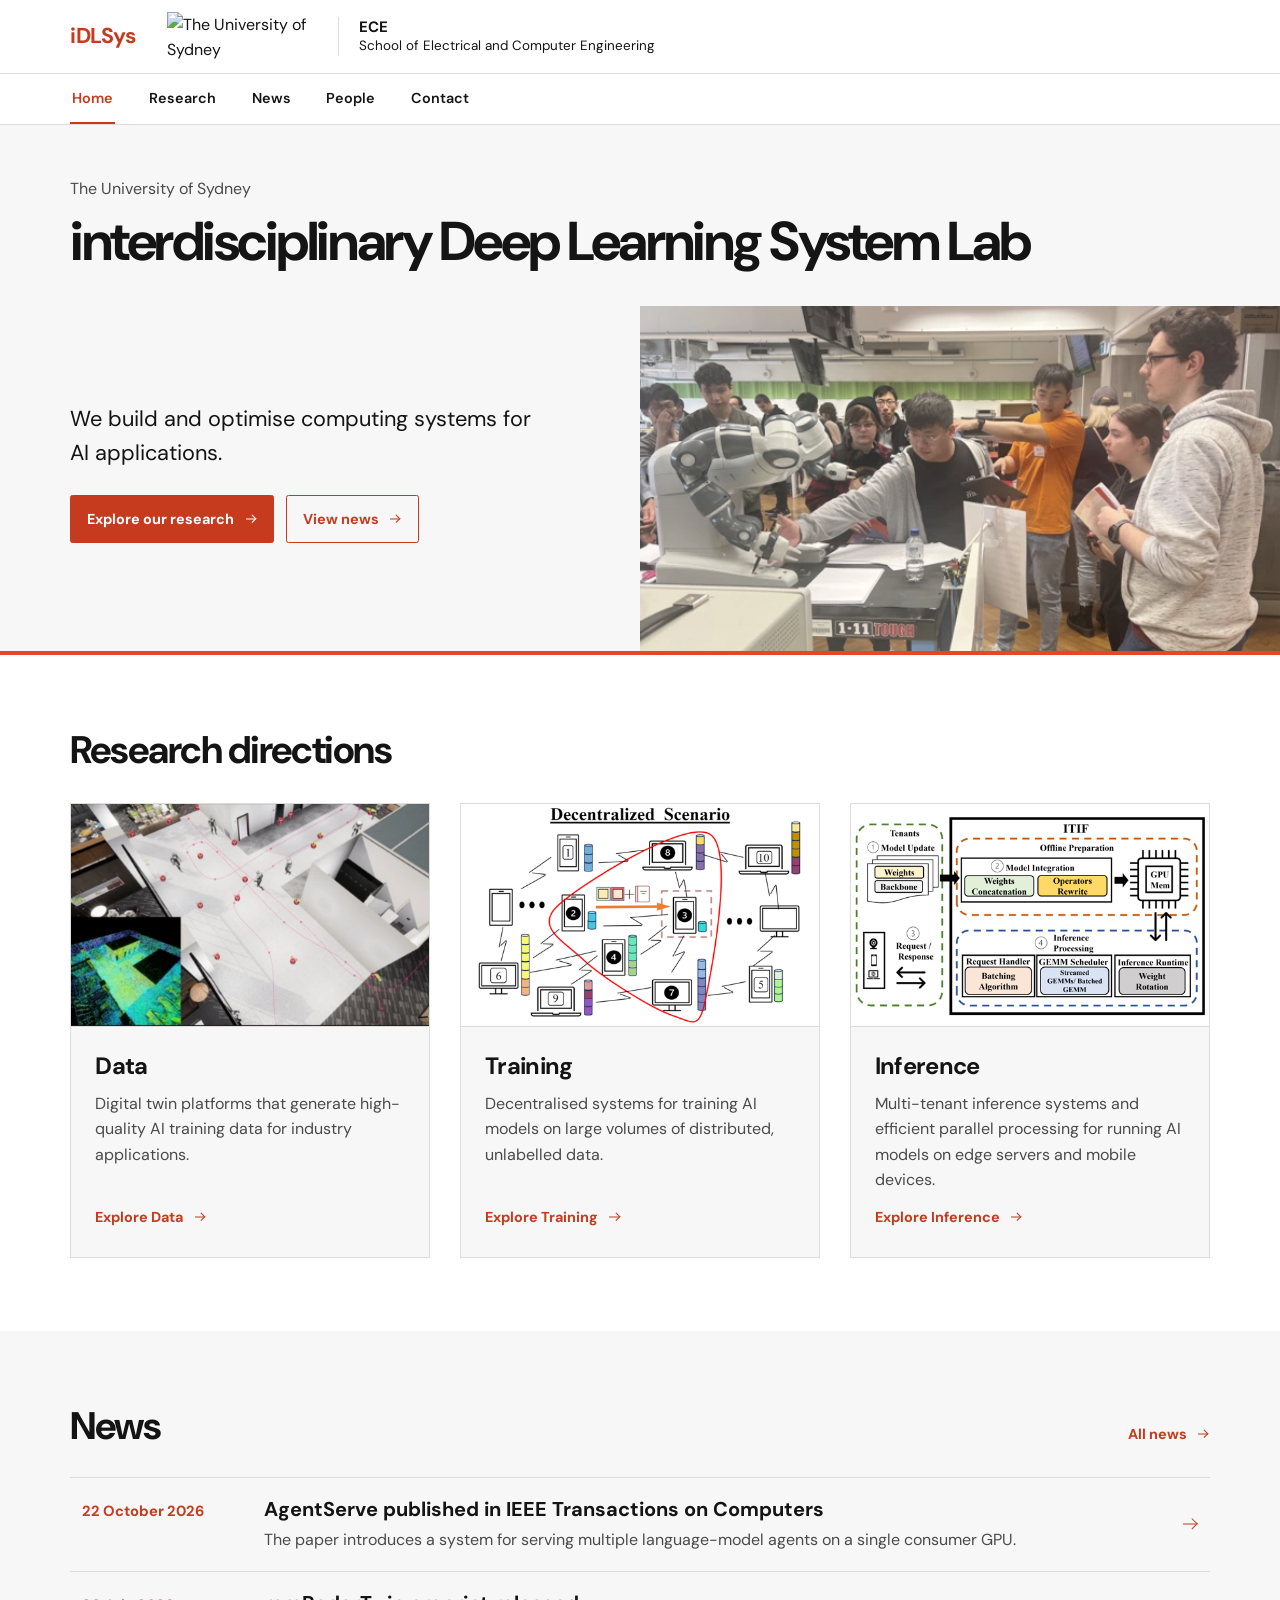
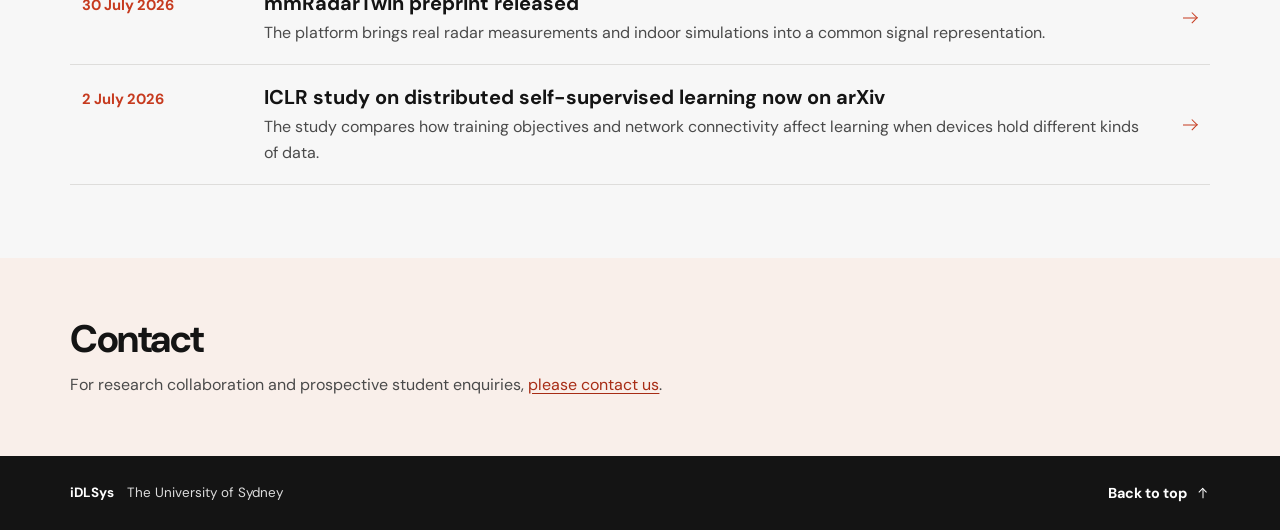
==== index.html @ 6813e25c "Import iDLSys research website" ====
<!doctype html>
<html lang="en-AU">
<head>
  <meta charset="utf-8">
  <meta name="viewport" content="width=device-width, initial-scale=1">
  <meta name="description" content="iDLSys, the interdisciplinary Deep Learning System Lab at the University of Sydney, builds computing systems for AI data, training and inference.">
  <meta name="theme-color" content="#ffffff">
  <title>iDLSys | interdisciplinary Deep Learning System Lab</title>
  <link rel="icon" href="assets/mark.png" type="image/png">
  <link rel="preconnect" href="https://fonts.googleapis.com">
  <link rel="preconnect" href="https://fonts.gstatic.com" crossorigin>
  <link href="https://fonts.googleapis.com/css2?family=DM+Sans:wght@400;600;700&amp;display=swap" rel="stylesheet">
  <link rel="stylesheet" href="styles.css">
  <script defer src="site.js"></script>
</head>
<body id="top">
  <a class="skip-link" href="#main">Skip to content</a>

  <header class="site-header">
    <div class="wrap header-inner">
      <a class="brand" href="./">iDLSys</a>
      <div class="header-brands">
        <a class="university-brand" href="https://www.sydney.edu.au/">
          <img src="https://wptheme.sydney.edu.au/assets/img/UoS_logo.svg" alt="The University of Sydney" width="233" height="80" referrerpolicy="no-referrer">
        </a>
        <a class="school-brand" href="https://www.sydney.edu.au/engineering/schools/school-of-electrical-and-computer-engineering.html">
          <strong>ECE</strong>
          <span>School of Electrical and Computer Engineering</span>
        </a>
      </div>
      <button class="menu-toggle" type="button" aria-expanded="false" aria-controls="site-nav">
        <span class="menu-icon" aria-hidden="true"></span>
        <span>Menu</span>
      </button>
    </div>
    <nav class="site-nav" id="site-nav" aria-label="Main navigation">
      <div class="wrap nav-inner">
        <a href="./" aria-current="page">Home</a>
        <a href="research/">Research</a>
        <a href="news/">News</a>
        <a href="people/">People</a>
        <a href="contact/">Contact</a>
      </div>
    </nav>
  </header>

  <main id="main">
    <section class="hero" aria-labelledby="hero-title">
      <div class="wrap hero-heading">
        <p class="affiliation">The University of Sydney</p>
        <h1 id="hero-title">interdisciplinary Deep Learning System Lab</h1>
      </div>
      <div class="hero-split">
        <div class="hero-copy">
          <p class="hero-intro">We build and optimise computing systems for AI applications.</p>
          <div class="hero-actions">
            <a class="button" href="research/">Explore our research <span class="arrow" aria-hidden="true"></span></a>
            <a class="button button-outline" href="news/">View news <span class="arrow arrow-right" aria-hidden="true"></span></a>
          </div>
        </div>
        <figure class="hero-figure">
          <img src="assets/robotics-demonstration.webp" alt="A group watches a hands-on demonstration with a robotic arm in a laboratory." width="626" height="361" fetchpriority="high">
        </figure>
      </div>
    </section>

    <section class="section research-section" id="research" aria-labelledby="research-title">
      <div class="wrap">
        <h2 id="research-title">Research directions</h2>
        <div class="research-grid">
          <article class="theme" id="data">
            <a class="theme-link" href="research/data/" aria-labelledby="data-title" aria-describedby="data-summary">
              <figure class="theme-image theme-image-data">
                <img src="assets/research-data.webp" alt="Simulated indoor environment with a coloured point cloud inset." width="509" height="288" loading="lazy" decoding="async">
              </figure>
              <div class="theme-content">
                <h3 id="data-title">Data</h3>
                <p id="data-summary">Digital twin platforms that generate high-quality AI training data for industry applications.</p>
                <span class="text-link">Explore Data <span class="arrow" aria-hidden="true"></span></span>
              </div>
            </a>
          </article>
          <article class="theme" id="training">
            <a class="theme-link" href="research/training/" aria-labelledby="training-title" aria-describedby="training-summary">
              <figure class="theme-image">
                <img src="assets/research-training.webp" alt="Connected devices training models on separate local datasets in a decentralised network." width="509" height="339" loading="lazy" decoding="async">
              </figure>
              <div class="theme-content">
                <h3 id="training-title">Training</h3>
                <p id="training-summary">Decentralised systems for training AI models on large volumes of distributed, unlabelled data.</p>
                <span class="text-link">Explore Training <span class="arrow" aria-hidden="true"></span></span>
              </div>
            </a>
          </article>
          <article class="theme" id="inference">
            <a class="theme-link" href="research/inference/" aria-labelledby="inference-title" aria-describedby="inference-summary">
              <figure class="theme-image">
                <img src="assets/research-inference.webp" alt="ITIF architecture showing how tenant models are integrated and inference requests are scheduled on a GPU." width="561" height="330" loading="lazy" decoding="async">
              </figure>
              <div class="theme-content">
                <h3 id="inference-title">Inference</h3>
                <p id="inference-summary">Multi-tenant inference systems and efficient parallel processing for running AI models on edge servers and mobile devices.</p>
                <span class="text-link">Explore Inference <span class="arrow" aria-hidden="true"></span></span>
              </div>
            </a>
          </article>
        </div>
      </div>
    </section>

    <section class="section news-section" id="news" aria-labelledby="news-title">
      <div class="wrap">
        <div class="news-heading">
          <h2 id="news-title">News</h2>
          <a class="text-link" href="news/">All news <span class="arrow" aria-hidden="true"></span></a>
        </div>
        <ul class="news-list">
          <li>
            <a class="news-item" href="research/inference/#agentserve">
              <time datetime="2026-10-22">22 October 2026</time>
              <div>
                <h3>AgentServe published in IEEE Transactions on Computers</h3>
                <p>The paper introduces a system for serving multiple language-model agents on a single consumer GPU.</p>
              </div>
              <span class="arrow" aria-hidden="true"></span>
            </a>
          </li>
          <li>
            <a class="news-item" href="research/data/#mmradartwin">
              <time datetime="2026-07-30">30 July 2026</time>
              <div>
                <h3>mmRadarTwin preprint released</h3>
                <p>The platform brings real radar measurements and indoor simulations into a common signal representation.</p>
              </div>
              <span class="arrow" aria-hidden="true"></span>
            </a>
          </li>
          <li>
            <a class="news-item" href="research/training/#robustness">
              <time datetime="2026-07-02">2 July 2026</time>
              <div>
                <h3>ICLR study on distributed self-supervised learning now on arXiv</h3>
                <p>The study compares how training objectives and network connectivity affect learning when devices hold different kinds of data.</p>
              </div>
              <span class="arrow" aria-hidden="true"></span>
            </a>
          </li>
        </ul>
      </div>
    </section>

    <section class="contact-section" id="contact" aria-labelledby="contact-title">
      <div class="wrap contact-inner">
        <h2 id="contact-title">Contact</h2>
        <p>For research collaboration and prospective student enquiries, <a href="contact/">please contact us</a>.</p>
      </div>
    </section>
  </main>

  <footer class="site-footer">
    <div class="wrap footer-inner">
      <p>iDLSys <span class="footer-university">The University of Sydney</span></p>
      <a class="text-link" href="#top">Back to top <span class="arrow arrow-up" aria-hidden="true"></span></a>
    </div>
  </footer>
</body>
</html>
---- styles.css ----
:root {
  color-scheme: light;
  --paper: #fff;
  --ink: #141414;
  --muted: #4a4a4a;
  --ochre: #c63a1e;
  --ochre-hover: #a72c15;
  --ochre-rule: #e64626;
  --line: #dedddb;
  --surface: #f7f7f7;
  --warm-surface: #f9efea;
  --content-max: 75rem;
  --gutter: clamp(1.25rem, 5.5vw, 4.5rem);
  font-family: "DM Sans", system-ui, -apple-system, BlinkMacSystemFont, sans-serif;
  scroll-behavior: smooth;
  scroll-padding-top: 8.65rem;
}

* { box-sizing: border-box; }

body {
  margin: 0;
  min-height: 100vh;
  display: flex;
  flex-direction: column;
  background: var(--paper);
  color: var(--ink);
  font-size: 1rem;
  line-height: 1.6;
}

main { flex: 1; }

h1, h2, h3, p, figure { margin: 0; }
h1, h2 { font-weight: 700; }
h2 { font-size: clamp(1.9rem, 3vw, 2.75rem); line-height: 1.15; letter-spacing: -.04em; }
h3 { line-height: 1.32; }
a { color: inherit; text-decoration: none; }
img { display: block; max-width: 100%; }
button { font: inherit; }

:focus-visible {
  outline: 2px solid var(--ochre);
  outline-offset: 4px;
}

::selection { color: var(--ink); background: #f5d1c4; }

.wrap {
  width: min(100% - 2 * var(--gutter), var(--content-max));
  margin-inline: auto;
}

.skip-link {
  position: fixed;
  top: .75rem;
  left: .75rem;
  z-index: 10;
  padding: .65rem 1rem;
  transform: translateY(-150%);
  color: white;
  background: var(--ochre);
  border-radius: .15rem;
}

.skip-link:focus { transform: none; }

.site-header {
  position: sticky;
  top: 0;
  z-index: 5;
  border-bottom: 1px solid var(--line);
  background: var(--paper);
}

.header-inner {
  min-height: 4.55rem;
  display: flex;
  align-items: center;
  gap: clamp(1rem, 2.5vw, 2rem);
}

.header-brands {
  display: flex;
  align-items: center;
  gap: clamp(1rem, 2.1vw, 1.7rem);
  min-width: 0;
}

.university-brand, .brand {
  display: inline-flex;
  align-items: center;
  flex-shrink: 0;
  min-height: 2.75rem;
}

.university-brand img { width: 9rem; height: auto; }

.school-brand {
  display: flex;
  flex-direction: column;
  justify-content: center;
  min-height: 2.4rem;
  padding-inline-start: clamp(.75rem, 1.6vw, 1.25rem);
  border-inline-start: 1px solid var(--line);
  font-size: .84rem;
  line-height: 1.3;
}

.school-brand strong { font-size: .94rem; }
.school-brand:hover { color: var(--ochre); }

.brand {
  color: var(--ochre);
  font-size: 1.35rem;
  font-weight: 700;
  letter-spacing: -.025em;
  white-space: nowrap;
}

.site-nav {
  border-top: 1px solid var(--line);
  font-size: .9rem;
  font-weight: 600;
}

.nav-inner {
  display: flex;
  align-items: center;
  gap: clamp(1.25rem, 2.55vw, 2.55rem);
}

.site-nav a {
  display: inline-flex;
  align-items: center;
  min-height: 3.15rem;
  padding-inline: .1rem;
  transition: color 160ms ease;
}

.site-nav a:hover, .site-nav a[aria-current] {
  color: var(--ochre);
  box-shadow: inset 0 -2px var(--ochre);
}

.menu-toggle { display: none; }

.hero {
  background: var(--surface);
  border-bottom: .3rem solid var(--ochre-rule);
}

.hero-heading {
  container-type: inline-size;
  padding-block: clamp(2.4rem, 4vw, 3.6rem) clamp(1.6rem, 2.6vw, 2.5rem);
}

.hero-split {
  display: grid;
  grid-template-columns: repeat(2, minmax(0, 1fr));
}

.hero-copy {
  justify-self: end;
  align-self: center;
  width: min(100% - var(--gutter), var(--content-max) / 2);
  padding: 1.25rem clamp(1.5rem, 4vw, 3.5rem) 2rem 0;
}

.affiliation {
  margin-bottom: .65rem;
  color: var(--muted);
}

.hero h1 {
  font-size: min(3.65rem, 4.1vw);
  font-size: min(3.65rem, 4.8cqi);
  line-height: 1.1;
  letter-spacing: -.045em;
  white-space: nowrap;
}

.hero-intro {
  max-width: 30rem;
  font-size: clamp(1.05rem, 1.7vw, 1.4rem);
  line-height: 1.55;
}

.hero-actions {
  display: flex;
  align-items: center;
  flex-wrap: wrap;
  gap: .75rem;
  margin-top: 1.6rem;
}

.button, .text-link {
  display: inline-flex;
  align-items: center;
  gap: .65rem;
  width: fit-content;
  font-size: .9rem;
  font-weight: 700;
}

.button {
  min-height: 3rem;
  padding: .55rem 1rem;
  border: 1px solid var(--ochre);
  border-radius: .15rem;
  background: var(--ochre);
  color: #fff;
  transition: background-color 160ms ease, border-color 160ms ease;
}

.button:hover { background: var(--ochre-hover); border-color: var(--ochre-hover); }

.button-outline {
  background: transparent;
  color: var(--ochre);
}

.button-outline:hover { background: var(--warm-surface); color: var(--ochre-hover); }

.text-link {
  min-height: 2rem;
  color: var(--ochre);
  text-underline-offset: .23em;
  text-decoration-thickness: 1px;
}

.text-link:hover { text-decoration-line: underline; }

.arrow {
  position: relative;
  display: inline-block;
  flex: 0 0 auto;
  width: .85em;
  height: .85em;
}

.arrow::before, .arrow::after {
  content: "";
  position: absolute;
  top: 50%;
}

.arrow::before {
  left: .05em;
  right: .13em;
  border-top: 1.45px solid currentColor;
  transform: translateY(-50%);
}

.arrow::after {
  right: .12em;
  width: .38em;
  height: .38em;
  border-top: 1.45px solid currentColor;
  border-right: 1.45px solid currentColor;
  transform: translateY(-50%) rotate(45deg);
}

.arrow-up-right { rotate: -45deg; }
.arrow-up { rotate: -90deg; }

.hero-figure {
  position: relative;
  min-height: clamp(18.5rem, 27vw, 26rem);
  overflow: hidden;
  background: #eae8e4;
}

.hero-figure img {
  position: absolute;
  /* The 626 × 361 source has a dark frame around the 594 × 329 photo area. */
  top: calc(-100% * 12 / 329);
  left: calc(-100% * 12 / 594);
  width: calc(100% * 626 / 594);
  max-width: none;
  height: calc(100% * 361 / 329);
  object-fit: cover;
  object-position: 44% 47%;
  filter: saturate(.79) contrast(.92) brightness(1.045) blur(.4px);
}

.hero-figure::after {
  content: "";
  position: absolute;
  inset: 0;
  background: linear-gradient(130deg, #fffaf111, transparent 65%);
  pointer-events: none;
}

.section { padding-block: clamp(3.35rem, 5.7vw, 5.25rem); }

.research-grid {
  display: grid;
  grid-template-columns: repeat(3, minmax(0, 1fr));
  gap: clamp(1rem, 2.35vw, 1.9rem);
  margin-top: 1.9rem;
}

.research-overview .research-grid { margin-top: 0; }

.theme {
  display: flex;
  flex-direction: column;
  border: 1px solid var(--line);
  background: var(--surface);
}

.theme-link {
  display: flex;
  flex: 1;
  flex-direction: column;
}

.theme-link:hover :is(h2, h3) { color: var(--ochre); }
.theme-link:hover .text-link { text-decoration-line: underline; }

.theme-content {
  display: flex;
  flex: 1;
  flex-direction: column;
  align-items: flex-start;
  padding: clamp(1rem, 2vw, 1.5rem);
}

.theme :is(h2, h3) {
  margin-bottom: .5rem;
  font-size: clamp(1.2rem, 1.85vw, 1.48rem);
  font-weight: 700;
  line-height: 1.32;
  letter-spacing: -.03em;
}

.theme-image {
  width: 100%;
  aspect-ratio: 16 / 10;
  overflow: hidden;
  border-bottom: 1px solid var(--line);
  background: var(--paper);
}

.theme-image img { width: 100%; height: 100%; object-fit: contain; }
.theme-image-data img { object-fit: cover; }
.theme p { flex: 1; color: var(--muted); }
.theme .text-link { margin-top: .5rem; }

.news-section { background: var(--surface); }

.news-heading, .keyword-heading {
  display: flex;
  flex-wrap: wrap;
  justify-content: space-between;
  align-items: baseline;
  gap: .45rem 1rem;
}

.news-layout {
  display: grid;
  grid-template-columns: minmax(0, 1.5fr) minmax(0, 1fr);
  align-items: start;
  gap: clamp(1.5rem, 4.5vw, 4rem);
}

.news-list, .publication-list {
  margin: 1.65rem 0 0;
  padding: 0;
  list-style: none;
  border-bottom: 1px solid var(--line);
}

.news-list > li, .publication-list > li { border-top: 1px solid var(--line); }

.news-item {
  display: grid;
  grid-template-columns: 9.4rem minmax(0, 1fr) auto;
  align-items: baseline;
  gap: .55rem clamp(.85rem, 3vw, 2rem);
  padding: 1.15rem .7rem;
}

.news-item:hover { background: var(--warm-surface); }
.news-item time { color: var(--ochre); font-size: .92rem; font-weight: 700; }
.news-item h3 { margin-bottom: .25rem; font-size: clamp(1.05rem, 1.8vw, 1.25rem); }
.news-item p { color: var(--muted); }
.news-item .arrow { align-self: center; color: var(--ochre); font-size: 1.2rem; }

.news-feed .news-item { grid-template-columns: minmax(0, 1fr) auto; }
.news-feed .news-item time { grid-column: 1 / -1; }

.keyword-heading h2 { font-size: clamp(1.2rem, 2vw, 1.45rem); letter-spacing: -.028em; }

.keyword-motion {
  min-height: 2.25rem;
  padding: .24rem .55rem;
  border: 1px solid var(--line);
  border-radius: .15rem;
  background: transparent;
  color: var(--muted);
  font-size: .78rem;
  font-weight: 600;
  cursor: pointer;
}

.keyword-motion:hover { border-color: var(--ochre); color: var(--ochre-hover); }
.keyword-motion[hidden] { display: none; }
.keyword-field { margin-top: .75rem; }

.keyword-list {
  display: flex;
  flex-wrap: wrap;
  align-items: baseline;
  gap: .5rem .85rem;
  margin: 0;
  padding: 0;
  list-style: none;
}

.keyword-list li {
  color: var(--ink);
  font-family: Nunito, ui-rounded, system-ui, sans-serif;
  font-size: .9rem;
  font-weight: 800;
  line-height: 1.15;
}

.keyword-list [data-size="medium"] { font-size: 1rem; }
.keyword-list [data-size="large"] { font-size: 1.15rem; font-weight: 900; }
.keyword-list [data-type="rounded"] { font-family: Quicksand, Nunito, ui-rounded, sans-serif; font-weight: 700; }
.keyword-list [data-colour="ochre"] { color: #842e1e; }
.keyword-list [data-colour="teal"] { color: #235556; }

.keyword-field.is-sphere {
  position: relative;
  aspect-ratio: 10 / 9;
}

.keyword-sphere {
  position: absolute;
  inset: 0;
  display: block;
  width: 100%;
  height: 100%;
}

.keyword-sphere[hidden] { display: none; }

.keyword-field.is-sphere .keyword-list {
  position: absolute;
  width: 1px;
  height: 1px;
  overflow: hidden;
  clip-path: inset(50%);
  white-space: nowrap;
}

.page-banner {
  border-bottom: .3rem solid var(--ochre-rule);
  background: var(--surface);
}

.page-banner-inner {
  padding-block: clamp(1.8rem, 3vw, 2.65rem) clamp(2rem, 3.6vw, 3.25rem);
}

.breadcrumbs {
  display: flex;
  align-items: center;
  flex-wrap: wrap;
  gap: .55rem;
  margin-bottom: .8rem;
  color: var(--muted);
  font-size: .87rem;
}

.breadcrumbs a, .paper-credit a {
  text-decoration: underline;
  text-decoration-color: #a5a09e;
  text-underline-offset: .2em;
}

.breadcrumbs a:hover, .paper-credit a:hover {
  color: var(--ochre-hover);
  text-decoration-color: currentColor;
}

.page-banner h1 {
  font-size: clamp(2.6rem, 5.4vw, 4.25rem);
  line-height: 1.08;
  letter-spacing: -.045em;
}

.page-lead {
  max-width: 60ch;
  margin-top: .8rem;
  font-size: clamp(1.12rem, 2vw, 1.45rem);
  line-height: 1.45;
}

.page-intro { max-width: 78ch; margin-top: .6rem; color: var(--muted); }

.direction-nav {
  border-bottom: 1px solid var(--line);
  background: var(--surface);
  font-size: .96rem;
  font-weight: 700;
}

.direction-nav-inner {
  display: flex;
  flex-wrap: wrap;
  gap: 0 clamp(1.25rem, 3.4vw, 2.8rem);
}

.direction-nav a {
  display: inline-flex;
  align-items: center;
  min-height: 3rem;
  padding-inline: .1rem;
}

.direction-nav a:hover, .direction-nav a[aria-current="page"] {
  color: var(--ochre);
  box-shadow: inset 0 -2px var(--ochre);
}

.publication {
  display: grid;
  grid-template-columns: minmax(0, 23%) minmax(0, 1fr);
  align-items: start;
  gap: 1rem clamp(1.3rem, 3vw, 2.7rem);
  padding: clamp(1.15rem, 2.4vw, 2rem) .7rem;
}

.publication-list > li:target .publication {
  background: var(--warm-surface);
  box-shadow: inset .2rem 0 var(--ochre);
}

.paper-figure > a {
  display: grid;
  place-items: center;
  aspect-ratio: 16 / 10;
  padding: .45rem;
  border: 1px solid var(--line);
  background: var(--paper);
}

.paper-figure > a:hover { border-color: var(--ochre); }
.paper-figure img { width: 100%; height: 100%; object-fit: contain; }

.paper-details h3 {
  max-width: 65ch;
  margin-bottom: .4rem;
  font-size: clamp(1.13rem, 1.9vw, 1.45rem);
  line-height: 1.3;
  letter-spacing: -.018em;
}

.paper-authors { color: var(--muted); }
.paper-venue { margin-top: .23rem; font-size: .92rem; font-weight: 600; }
.paper-description { max-width: 83ch; margin-top: .75rem; color: var(--muted); }

.paper-actions {
  display: flex;
  align-items: flex-start;
  flex-wrap: wrap;
  gap: .45rem;
  margin-top: .8rem;
}

.paper-action {
  display: inline-block;
  min-height: 1.85rem;
  padding: .2rem .62rem;
  border: 1px solid var(--line);
  border-radius: .17rem;
  background: var(--surface);
  font-size: .83rem;
  font-weight: 600;
  cursor: pointer;
}

.paper-action:hover, .paper-citation[open] summary {
  border-color: var(--ochre);
  color: var(--ochre-hover);
}

.paper-citation[open] { flex-basis: 100%; min-width: 0; }
.paper-citation pre, .paper-credit {
  max-width: 100%;
  margin: .45rem 0 0;
  padding: .65rem .8rem;
  border: 1px solid var(--line);
  background: var(--paper);
  font-size: .82rem;
}

.paper-citation pre { overflow-x: auto; }
.paper-credit { color: var(--muted); }

.paper-citation summary { list-style: none; }
.paper-citation summary::-webkit-details-marker { display: none; }
.paper-citation summary::after { margin-left: .4em; content: "+"; }
.paper-citation[open] summary::after { content: "−"; }

.profile {
  display: grid;
  grid-template-columns: clamp(6.2rem, 12vw, 10rem) minmax(0, 1fr);
  align-items: center;
  gap: 1.2rem clamp(1.4rem, 4vw, 3rem);
}

.portrait {
  width: 100%;
  height: auto;
  aspect-ratio: 1;
  border-radius: 50%;
  object-fit: cover;
}

.profile-label {
  margin-bottom: .35rem;
  color: var(--ochre);
  font-size: .78rem;
  font-weight: 700;
  letter-spacing: .075em;
  text-transform: uppercase;
}

.profile h2 { margin-bottom: .4rem; font-size: clamp(1.55rem, 3.5vw, 2.4rem); }
.profile-affiliation, .profile-bio { color: var(--muted); }
.profile-bio { max-width: 62ch; margin-top: .65rem; }
.profile-actions { display: flex; flex-wrap: wrap; gap: .35rem 1.4rem; margin-top: .65rem; }

.contact-section { background: var(--warm-surface); }

.contact-inner {
  padding-block: clamp(2.75rem, 4.6vw, 4.25rem);
}

.contact-inner p { margin-top: .7rem; color: var(--muted); }
.contact-inner a { color: var(--ochre-hover); text-decoration: underline; text-underline-offset: .2em; }

.visit-grid {
  display: grid;
  grid-template-columns: minmax(0, .83fr) minmax(0, 1.17fr);
  align-items: start;
  gap: clamp(1.7rem, 5vw, 4.25rem);
}

.visit-details h2 { font-size: clamp(1.5rem, 2.4vw, 2.1rem); }
.lab-address { margin: .85rem 0 .55rem; color: var(--muted); font-style: normal; }
.lab-address strong { color: var(--ink); }

.visit-email { margin-top: 1.5rem; padding-top: 1.35rem; border-top: 1px solid var(--line); }
.visit-email h2 { margin-bottom: .6rem; }
.contact-role { color: var(--muted); }
.visit-email .button { max-width: 100%; margin-top: .85rem; overflow-wrap: anywhere; }

.visit-photo img {
  width: 100%;
  height: auto;
  aspect-ratio: 3 / 2;
  object-fit: cover;
}

.visit-photo figcaption, .campus-map figcaption { margin-top: .5rem; color: var(--muted); font-size: .8rem; }
.visit-photo figcaption a, .campus-map figcaption a { text-decoration: underline; text-underline-offset: .2em; }
.visit-photo figcaption a:hover, .campus-map figcaption a:hover { color: var(--ochre-hover); }

.campus-map {
  display: grid;
  grid-template-columns: minmax(0, .83fr) minmax(0, 1.17fr);
  align-items: start;
  gap: clamp(1.2rem, 4vw, 3rem);
  margin-top: clamp(1.65rem, 4vw, 3rem);
  padding: clamp(1.15rem, 3.2vw, 2.5rem);
  border: 1px solid var(--line);
  background: var(--surface);
}

.campus-map h2 { font-size: clamp(1.5rem, 2.4vw, 2.1rem); }
.campus-map p { max-width: 32ch; margin-block: .6rem; color: var(--muted); }
.campus-map-image { display: block; border: 1px solid var(--line); }
.campus-map-image:hover { border-color: var(--ochre); }
.campus-map img { width: 100%; height: auto; }

.site-footer { background: var(--ink); color: var(--paper); }
.site-footer a:focus-visible { outline-color: var(--paper); }

.footer-inner {
  display: flex;
  justify-content: space-between;
  align-items: center;
  flex-wrap: wrap;
  gap: .35rem 1.75rem;
  padding-block: 1.3rem;
  font-size: .84rem;
}

.footer-inner p { font-weight: 700; }
.footer-university { margin-left: .6rem; color: #ddd; font-weight: 400; }
.site-footer .text-link { color: var(--paper); }

@media (max-width: 55rem) {
  .hero-heading { padding-bottom: 1rem; }
  .hero-split { grid-template-columns: minmax(0, 1fr); }
  .hero-copy {
    justify-self: center;
    width: min(100% - 2 * var(--gutter), var(--content-max));
    padding: 0 0 1.5rem;
  }
  .hero-actions { margin-top: 1rem; }
  .hero-figure { height: clamp(11rem, 53vw, 23rem); min-height: 0; }
  .news-layout { grid-template-columns: minmax(0, 1fr); }
  .keyword-cloud { width: min(100%, 28rem); }
}

@media (max-width: 46rem) {
  :root { scroll-padding-top: 4.9rem; }
  .header-inner { min-height: 4.05rem; gap: .5rem; }
  .header-brands { gap: .8rem; }
  .university-brand img { width: 6.6rem; }
  .school-brand { font-size: .78rem; }
  .brand { font-size: 1.05rem; }
  .nav-inner { flex-wrap: wrap; gap: 0 1.15rem; }
  .site-nav a { min-height: 2.75rem; }
  .menu-ready .menu-toggle {
    display: inline-flex;
    align-items: center;
    min-height: 2.75rem;
    gap: .45rem;
    margin-inline-start: auto;
    padding: 0 .15rem 0 .5rem;
    border: 0;
    background: transparent;
    color: var(--ink);
    font-size: .84rem;
    font-weight: 600;
    cursor: pointer;
  }
  .menu-icon {
    width: .95rem;
    height: .5rem;
    border-top: 1px solid currentColor;
    border-bottom: 1px solid currentColor;
  }
  .menu-ready .site-nav {
    position: absolute;
    top: 100%;
    right: var(--gutter);
    display: none;
    width: min(15rem, 100% - 2 * var(--gutter));
    padding: .35rem .85rem;
    background: var(--paper);
    border: 1px solid var(--line);
    box-shadow: 0 .6rem 1.6rem #14141414;
  }
  .menu-ready .site-nav.is-open { display: block; }
  .menu-ready .nav-inner { display: grid; width: 100%; }
  .menu-ready .site-nav a + a { border-top: 1px solid var(--line); }
}

@media (max-width: 34rem) {
  :root { scroll-padding-top: 7.5rem; }
  .header-inner {
    display: grid;
    grid-template-columns: minmax(0, 1fr) auto;
    gap: .15rem .6rem;
    padding-block: .15rem .5rem;
  }
  .header-brands { grid-column: 1 / -1; grid-row: 2; }
  .brand { justify-self: start; }
  .menu-ready .menu-toggle { grid-column: 2; grid-row: 1; }
  .brand, .menu-ready .menu-toggle { min-height: 2.4rem; }
}

@media (max-width: 41rem) {
  .research-grid { grid-template-columns: 1fr; margin-top: 1.5rem; }
  .visit-grid, .campus-map { grid-template-columns: minmax(0, 1fr); }
  .news-item { grid-template-columns: minmax(0, 1fr) auto; padding-inline: .35rem; }
  .news-item time { grid-column: 1 / -1; }
  .publication { grid-template-columns: minmax(0, 1fr); padding-inline: .35rem; }
  .paper-figure { width: min(100%, 17rem); }
  .footer-university { display: block; margin-left: 0; }
}

@media (max-width: 29rem) {
  .profile { grid-template-columns: minmax(0, 1fr); }
  .portrait { width: 7rem; }
}

@media (prefers-reduced-motion: reduce) {
  :root { scroll-behavior: auto; }
  *, *::before, *::after { transition-duration: .01ms !important; }
}
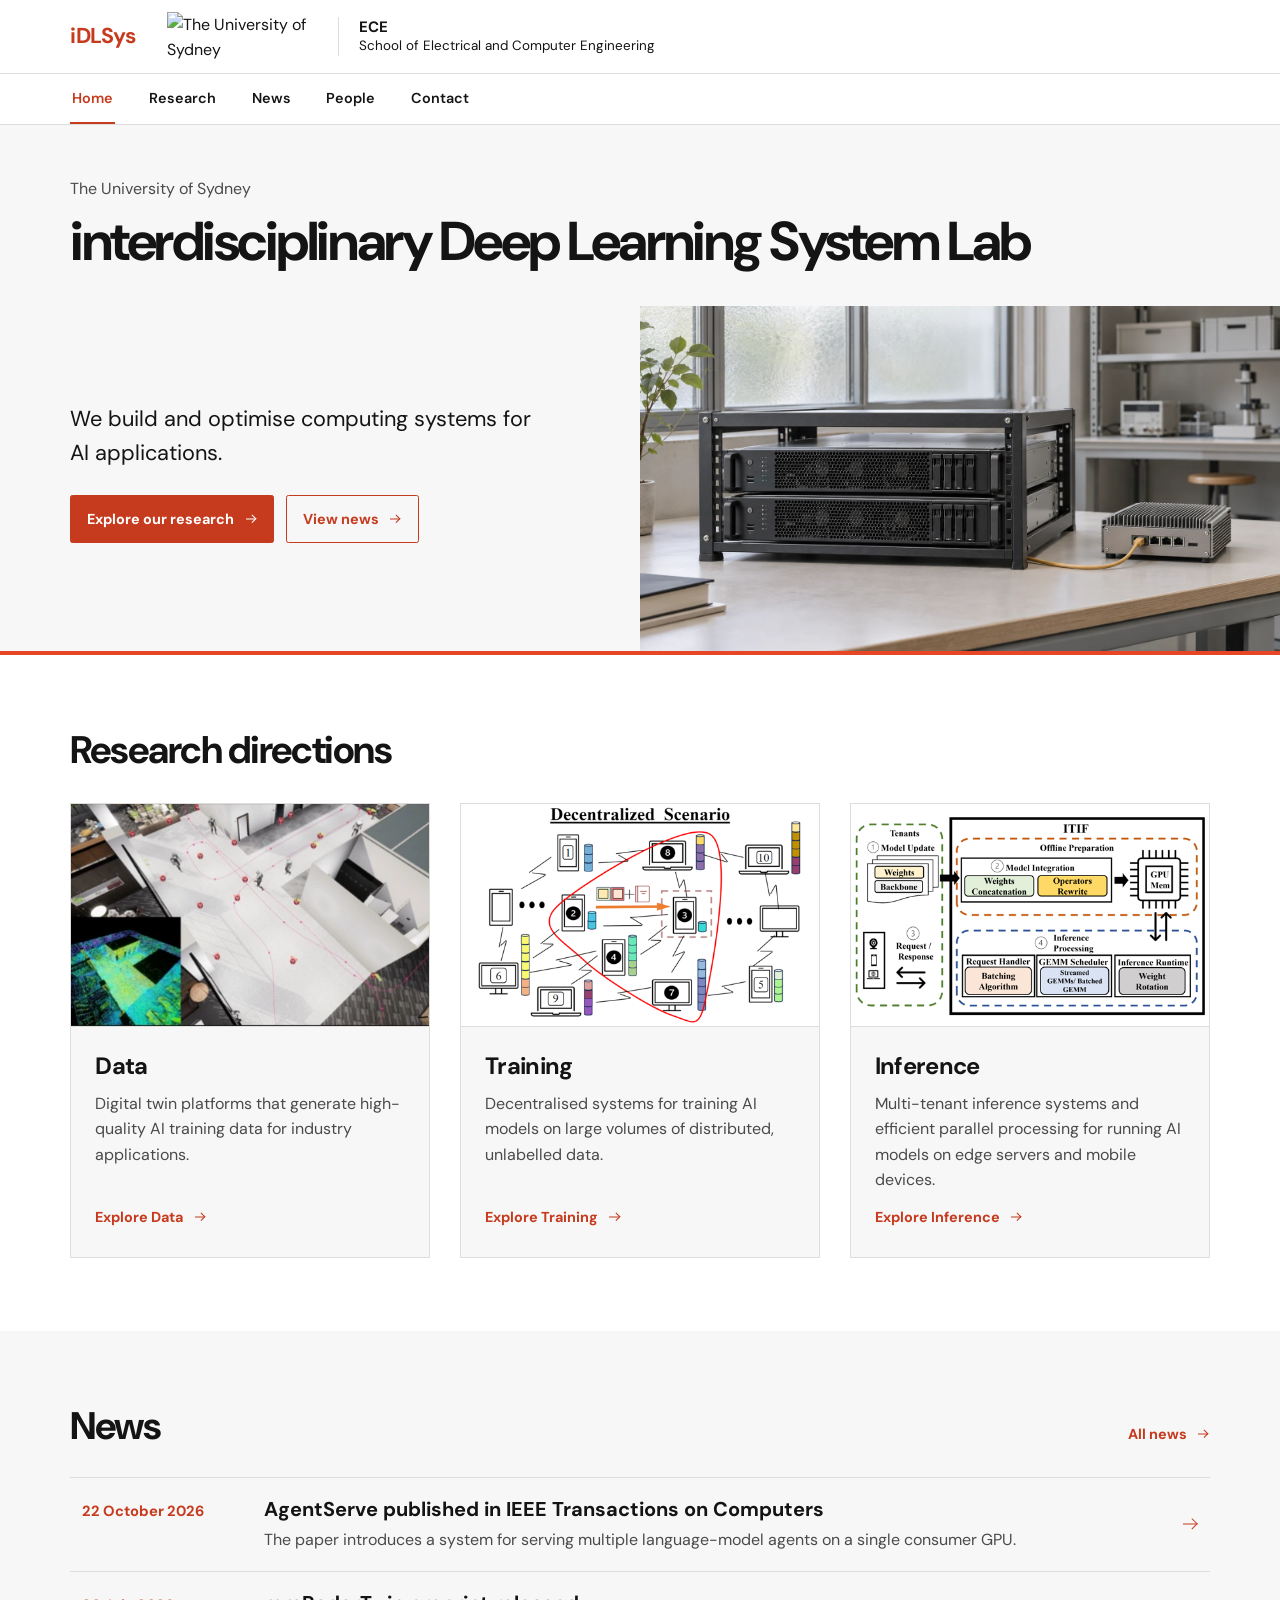
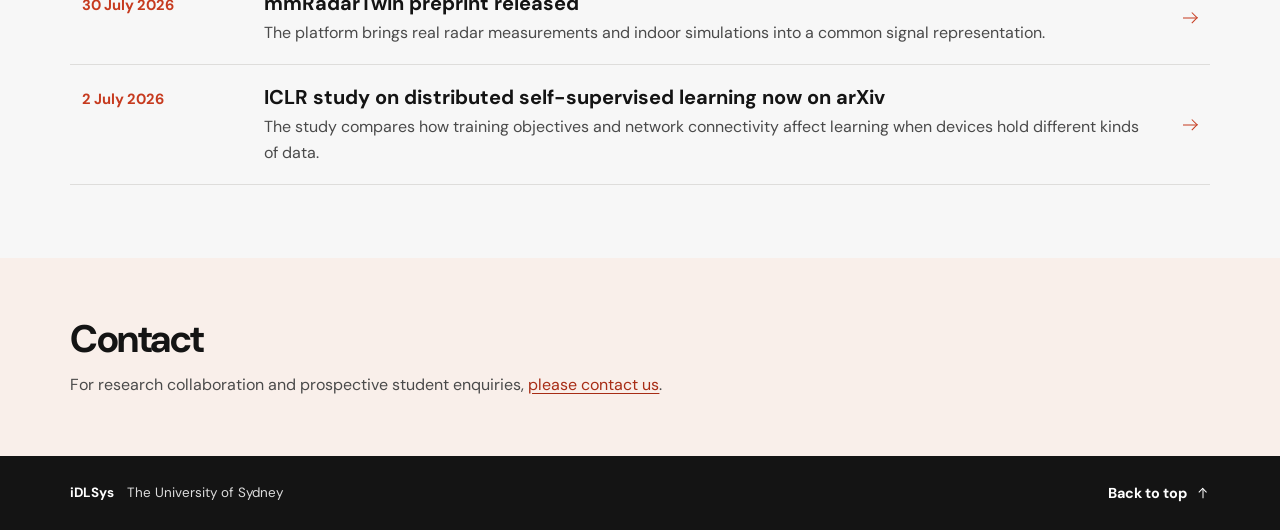
==== commit 49c1ec41: "Restore original homepage hero image" ====
--- a/index.html
+++ b/index.html
@@ -59,7 +59,7 @@
           </div>
         </div>
         <figure class="hero-figure">
-          <img src="assets/robotics-demonstration.webp" alt="A group watches a hands-on demonstration with a robotic arm in a laboratory." width="626" height="361" fetchpriority="high">
+          <img src="assets/edge-computing-lab.webp" alt="Rack-mounted servers and an edge computer on a laboratory workbench." width="1599" height="900" fetchpriority="high">
         </figure>
       </div>
     </section>
--- a/styles.css
+++ b/styles.css
@@ -273,23 +273,10 @@
 
 .hero-figure img {
   position: absolute;
-  /* The 626 × 361 source has a dark frame around the 594 × 329 photo area. */
-  top: calc(-100% * 12 / 329);
-  left: calc(-100% * 12 / 594);
-  width: calc(100% * 626 / 594);
-  max-width: none;
-  height: calc(100% * 361 / 329);
+  inset: 0;
+  width: 100%;
+  height: 100%;
   object-fit: cover;
-  object-position: 44% 47%;
-  filter: saturate(.79) contrast(.92) brightness(1.045) blur(.4px);
-}
-
-.hero-figure::after {
-  content: "";
-  position: absolute;
-  inset: 0;
-  background: linear-gradient(130deg, #fffaf111, transparent 65%);
-  pointer-events: none;
 }
 
 .section { padding-block: clamp(3.35rem, 5.7vw, 5.25rem); }
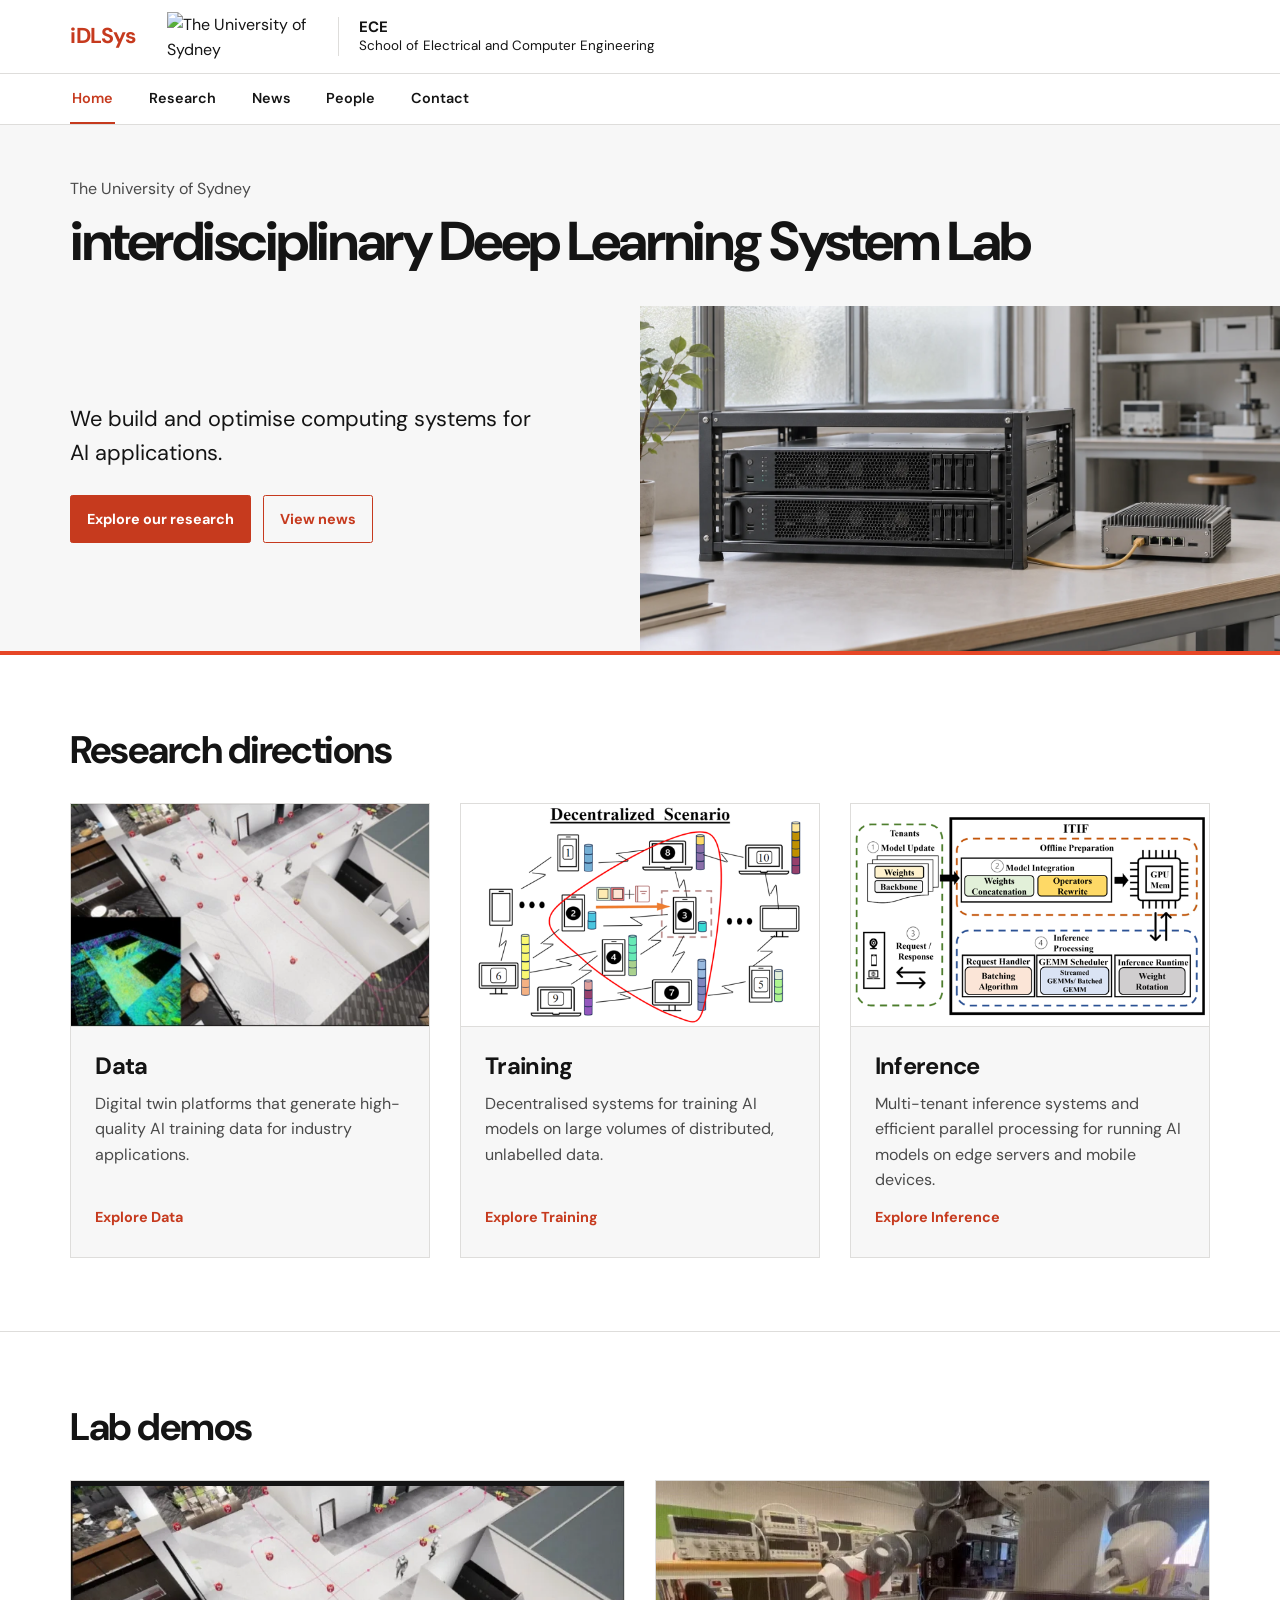
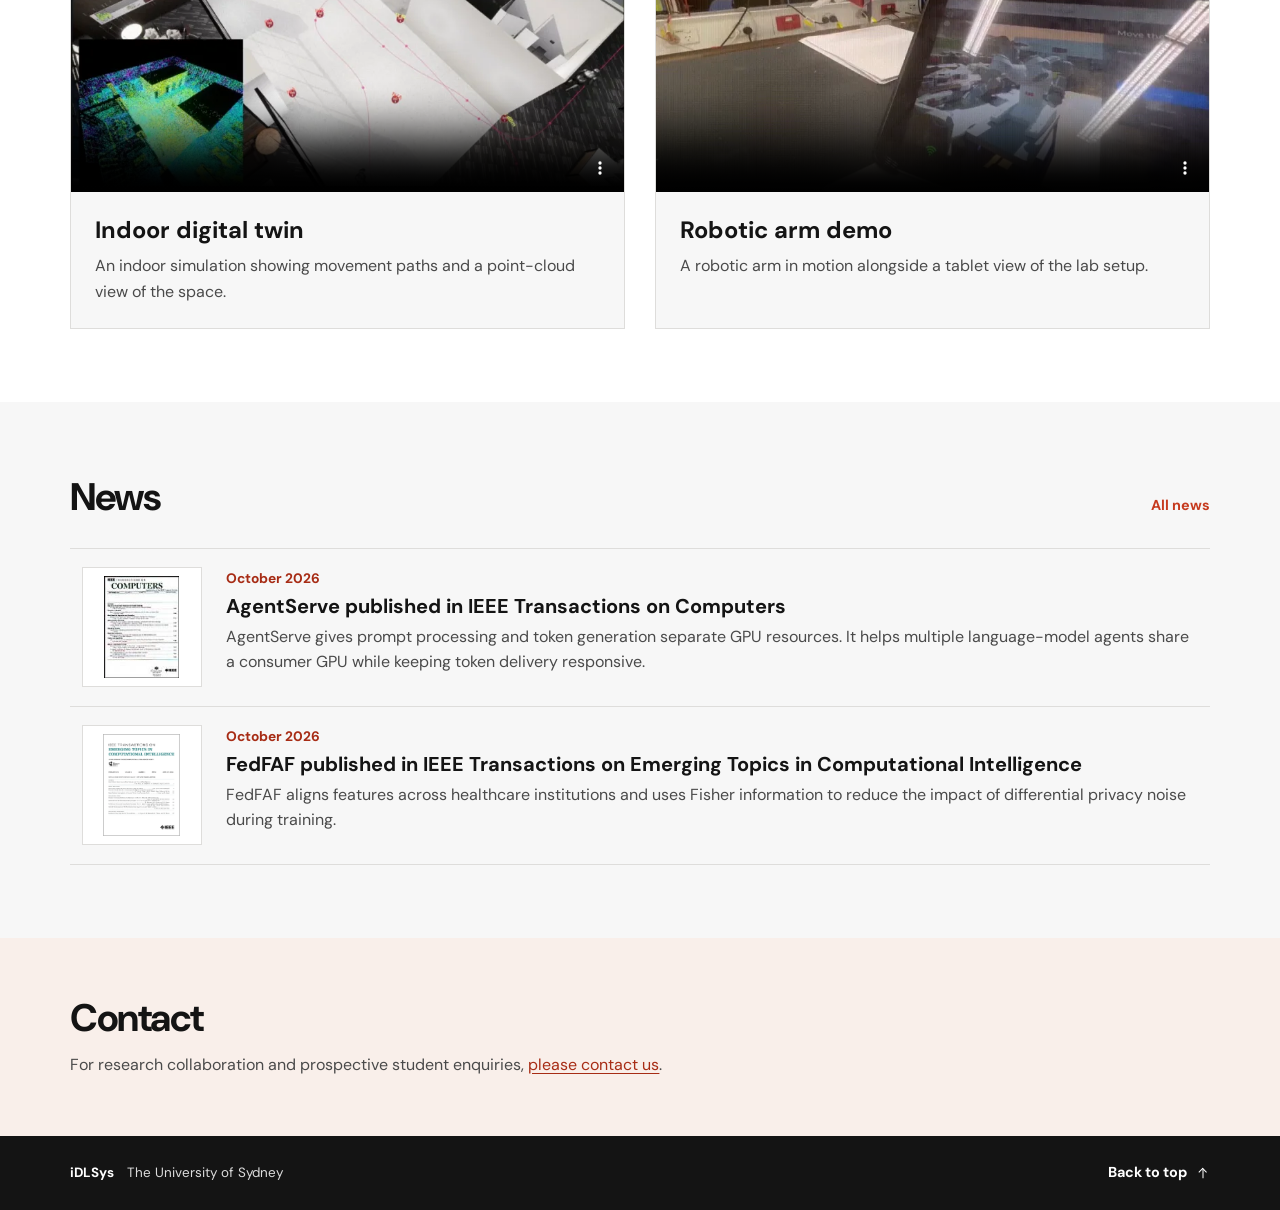
==== commit 91b7a3bd: "Sync approved iDLSys website Import the approved Sites snapshot cb8bfed. Keep two updates on the hom" ====
--- a/index.html
+++ b/index.html
@@ -54,8 +54,8 @@
         <div class="hero-copy">
           <p class="hero-intro">We build and optimise computing systems for AI applications.</p>
           <div class="hero-actions">
-            <a class="button" href="research/">Explore our research <span class="arrow" aria-hidden="true"></span></a>
-            <a class="button button-outline" href="news/">View news <span class="arrow arrow-right" aria-hidden="true"></span></a>
+            <a class="button" href="research/">Explore our research</a>
+            <a class="button button-outline" href="news/">View news</a>
           </div>
         </div>
         <figure class="hero-figure">
@@ -76,7 +76,7 @@
               <div class="theme-content">
                 <h3 id="data-title">Data</h3>
                 <p id="data-summary">Digital twin platforms that generate high-quality AI training data for industry applications.</p>
-                <span class="text-link">Explore Data <span class="arrow" aria-hidden="true"></span></span>
+                <span class="text-link">Explore Data</span>
               </div>
             </a>
           </article>
@@ -88,7 +88,7 @@
               <div class="theme-content">
                 <h3 id="training-title">Training</h3>
                 <p id="training-summary">Decentralised systems for training AI models on large volumes of distributed, unlabelled data.</p>
-                <span class="text-link">Explore Training <span class="arrow" aria-hidden="true"></span></span>
+                <span class="text-link">Explore Training</span>
               </div>
             </a>
           </article>
@@ -100,10 +100,40 @@
               <div class="theme-content">
                 <h3 id="inference-title">Inference</h3>
                 <p id="inference-summary">Multi-tenant inference systems and efficient parallel processing for running AI models on edge servers and mobile devices.</p>
-                <span class="text-link">Explore Inference <span class="arrow" aria-hidden="true"></span></span>
+                <span class="text-link">Explore Inference</span>
               </div>
             </a>
           </article>
+        </div>
+      </div>
+    </section>
+
+    <section class="section demos-section" id="demos" aria-labelledby="demos-title">
+      <div class="wrap">
+        <h2 id="demos-title">Lab demos</h2>
+        <div class="demo-grid">
+          <figure class="demo">
+            <video controls playsinline preload="none" poster="assets/demos/indoor-digital-twin.webp"
+                   aria-labelledby="digital-twin-title" aria-describedby="digital-twin-summary">
+              <source src="assets/demos/indoor-digital-twin.mp4" type="video/mp4">
+              <a href="assets/demos/indoor-digital-twin.mp4">Download the indoor digital twin video</a>
+            </video>
+            <figcaption class="demo-caption">
+              <h3 id="digital-twin-title">Indoor digital twin</h3>
+              <p id="digital-twin-summary">An indoor simulation showing movement paths and a point-cloud view of the space.</p>
+            </figcaption>
+          </figure>
+          <figure class="demo">
+            <video controls playsinline preload="none" poster="assets/demos/robotic-arm.webp"
+                   aria-labelledby="robotic-arm-title" aria-describedby="robotic-arm-summary">
+              <source src="assets/demos/robotic-arm.mp4" type="video/mp4">
+              <a href="assets/demos/robotic-arm.mp4">Download the robotic arm video</a>
+            </video>
+            <figcaption class="demo-caption">
+              <h3 id="robotic-arm-title">Robotic arm demo</h3>
+              <p id="robotic-arm-summary">A robotic arm in motion alongside a tablet view of the lab setup.</p>
+            </figcaption>
+          </figure>
         </div>
       </div>
     </section>
@@ -112,37 +142,31 @@
       <div class="wrap">
         <div class="news-heading">
           <h2 id="news-title">News</h2>
-          <a class="text-link" href="news/">All news <span class="arrow" aria-hidden="true"></span></a>
+          <a class="text-link" href="news/">All news</a>
         </div>
         <ul class="news-list">
           <li>
-            <a class="news-item" href="research/inference/#agentserve">
-              <time datetime="2026-10-22">22 October 2026</time>
+            <a class="news-item" href="https://doi.org/10.1109/TC.2026.3745924">
+              <span class="news-thumbnail">
+                <img src="assets/news/ieee-transactions-on-computers.webp" alt="Cover of IEEE Transactions on Computers" width="113" height="154" decoding="async">
+              </span>
               <div>
+                <span class="news-date"><time datetime="2026-10">October 2026</time></span>
                 <h3>AgentServe published in IEEE Transactions on Computers</h3>
-                <p>The paper introduces a system for serving multiple language-model agents on a single consumer GPU.</p>
+                <p>AgentServe gives prompt processing and token generation separate GPU resources. It helps multiple language-model agents share a consumer GPU while keeping token delivery responsive.</p>
               </div>
-              <span class="arrow" aria-hidden="true"></span>
             </a>
           </li>
           <li>
-            <a class="news-item" href="research/data/#mmradartwin">
-              <time datetime="2026-07-30">30 July 2026</time>
+            <a class="news-item" href="https://doi.org/10.1109/TETCI.2026.3670926">
+              <span class="news-thumbnail">
+                <img src="assets/news/ieee-tetci.webp" alt="Cover of IEEE Transactions on Emerging Topics in Computational Intelligence" width="370" height="492" loading="lazy" decoding="async">
+              </span>
               <div>
-                <h3>mmRadarTwin preprint released</h3>
-                <p>The platform brings real radar measurements and indoor simulations into a common signal representation.</p>
+                <span class="news-date"><time datetime="2026-10">October 2026</time></span>
+                <h3>FedFAF published in IEEE Transactions on Emerging Topics in Computational Intelligence</h3>
+                <p>FedFAF aligns features across healthcare institutions and uses Fisher information to reduce the impact of differential privacy noise during training.</p>
               </div>
-              <span class="arrow" aria-hidden="true"></span>
-            </a>
-          </li>
-          <li>
-            <a class="news-item" href="research/training/#robustness">
-              <time datetime="2026-07-02">2 July 2026</time>
-              <div>
-                <h3>ICLR study on distributed self-supervised learning now on arXiv</h3>
-                <p>The study compares how training objectives and network connectivity affect learning when devices hold different kinds of data.</p>
-              </div>
-              <span class="arrow" aria-hidden="true"></span>
             </a>
           </li>
         </ul>
--- a/styles.css
+++ b/styles.css
@@ -261,7 +261,6 @@
   transform: translateY(-50%) rotate(45deg);
 }
 
-.arrow-up-right { rotate: -45deg; }
 .arrow-up { rotate: -90deg; }
 
 .hero-figure {
@@ -288,8 +287,6 @@
   margin-top: 1.9rem;
 }
 
-.research-overview .research-grid { margin-top: 0; }
-
 .theme {
   display: flex;
   flex-direction: column;
@@ -335,9 +332,35 @@
 .theme p { flex: 1; color: var(--muted); }
 .theme .text-link { margin-top: .5rem; }
 
+.demos-section { border-top: 1px solid var(--line); }
+
+.demo-grid {
+  display: grid;
+  grid-template-columns: repeat(2, minmax(0, 1fr));
+  gap: clamp(1rem, 2.35vw, 1.9rem);
+  margin-top: 1.9rem;
+}
+
+.demo {
+  border: 1px solid var(--line);
+  background: var(--surface);
+}
+
+.demo video {
+  display: block;
+  width: 100%;
+  aspect-ratio: 16 / 9;
+  object-fit: contain;
+  background: var(--ink);
+}
+
+.demo-caption { padding: clamp(1rem, 2vw, 1.5rem); }
+.demo-caption h3 { margin-bottom: .4rem; font-size: clamp(1.2rem, 1.85vw, 1.48rem); }
+.demo-caption p { color: var(--muted); }
+
 .news-section { background: var(--surface); }
 
-.news-heading, .keyword-heading {
+.news-heading {
   display: flex;
   flex-wrap: wrap;
   justify-content: space-between;
@@ -347,7 +370,7 @@
 
 .news-layout {
   display: grid;
-  grid-template-columns: minmax(0, 1.5fr) minmax(0, 1fr);
+  grid-template-columns: minmax(0, 2fr) minmax(0, 1fr);
   align-items: start;
   gap: clamp(1.5rem, 4.5vw, 4rem);
 }
@@ -359,41 +382,42 @@
   border-bottom: 1px solid var(--line);
 }
 
+.news-feed .news-list { margin-top: 0; }
+
 .news-list > li, .publication-list > li { border-top: 1px solid var(--line); }
 
 .news-item {
   display: grid;
-  grid-template-columns: 9.4rem minmax(0, 1fr) auto;
-  align-items: baseline;
-  gap: .55rem clamp(.85rem, 3vw, 2rem);
+  grid-template-columns: clamp(4.5rem, 10vw, 7.5rem) minmax(0, 1fr);
+  align-items: start;
+  gap: clamp(.75rem, 2.5vw, 1.55rem);
   padding: 1.15rem .7rem;
 }
 
 .news-item:hover { background: var(--warm-surface); }
-.news-item time { color: var(--ochre); font-size: .92rem; font-weight: 700; }
-.news-item h3 { margin-bottom: .25rem; font-size: clamp(1.05rem, 1.8vw, 1.25rem); }
+.news-date { display: block; margin-bottom: .25rem; color: var(--ochre-hover); font-size: .86rem; font-weight: 700; }
+.news-item h2, .news-item h3 {
+  margin-bottom: .25rem;
+  font-size: clamp(1.05rem, 1.8vw, 1.25rem);
+  line-height: 1.32;
+  letter-spacing: normal;
+}
 .news-item p { color: var(--muted); }
-.news-item .arrow { align-self: center; color: var(--ochre); font-size: 1.2rem; }
-
-.news-feed .news-item { grid-template-columns: minmax(0, 1fr) auto; }
-.news-feed .news-item time { grid-column: 1 / -1; }
-
-.keyword-heading h2 { font-size: clamp(1.2rem, 2vw, 1.45rem); letter-spacing: -.028em; }
-
-.keyword-motion {
-  min-height: 2.25rem;
-  padding: .24rem .55rem;
+
+.news-thumbnail {
+  display: grid;
+  grid-template: minmax(0, 1fr) / minmax(0, 1fr);
+  place-items: center;
+  width: 100%;
+  aspect-ratio: 1;
+  padding: clamp(.24rem, .65vw, .5rem);
   border: 1px solid var(--line);
-  border-radius: .15rem;
-  background: transparent;
-  color: var(--muted);
-  font-size: .78rem;
-  font-weight: 600;
-  cursor: pointer;
-}
-
-.keyword-motion:hover { border-color: var(--ochre); color: var(--ochre-hover); }
-.keyword-motion[hidden] { display: none; }
+  background: var(--paper);
+}
+
+.news-thumbnail img { width: 100%; height: 100%; object-fit: contain; }
+
+.keyword-cloud h2 { font-size: clamp(1.2rem, 2vw, 1.45rem); letter-spacing: -.028em; }
 .keyword-field { margin-top: .75rem; }
 
 .keyword-list {
@@ -489,6 +513,117 @@
 
 .page-intro { max-width: 78ch; margin-top: .6rem; color: var(--muted); }
 
+.research-lead, .research-topic-copy > h2 {
+  font-size: clamp(1.03rem, 1.75vw, 1.28rem);
+}
+
+.research-lead {
+  max-width: 54ch;
+  margin-top: .65rem;
+  color: var(--muted);
+  line-height: 1.45;
+}
+
+.research-topic {
+  display: grid;
+  grid-template-columns: minmax(0, 1fr) minmax(0, 1.1fr);
+  align-items: start;
+  gap: clamp(1.4rem, 5vw, 4.75rem);
+  padding-block: clamp(2rem, 4vw, 3.75rem);
+}
+
+.research-topic + .research-topic { border-top: 1px solid var(--line); }
+.research-topic-copy { max-width: 51ch; }
+
+.research-topic-name {
+  margin-bottom: .45rem;
+  color: var(--ochre-hover);
+  font-weight: 700;
+}
+
+.research-topic-copy > h2 {
+  line-height: inherit;
+  letter-spacing: inherit;
+}
+
+.research-topic h2 + p { margin-top: .8rem; color: var(--muted); }
+.research-topic .text-link { margin-top: .55rem; }
+
+.research-carousel-slides {
+  display: grid;
+  isolation: isolate;
+}
+
+.research-highlight {
+  grid-area: 1 / 1;
+  overflow: hidden;
+  border: 1px solid var(--line);
+  border-radius: .15rem;
+  background: var(--surface);
+  visibility: hidden;
+  opacity: 0;
+  transition: opacity 240ms ease, visibility 0s linear 240ms;
+}
+
+.research-highlight.is-active {
+  z-index: 1;
+  visibility: visible;
+  opacity: 1;
+  transition-delay: 0s;
+}
+
+.research-highlight-image {
+  display: grid;
+  grid-template-rows: minmax(0, 1fr);
+  place-items: center;
+  height: clamp(11rem, 18vw, 16rem);
+  padding: .65rem;
+  background: var(--paper);
+}
+
+.research-highlight-image img { width: 100%; height: 100%; min-height: 0; object-fit: contain; }
+
+.research-highlight-copy {
+  padding: .85rem clamp(1rem, 2vw, 1.4rem) .9rem;
+  border-top: 1px solid var(--line);
+}
+
+.research-highlight-copy h3 { margin: .13rem 0 .27rem; font-size: 1.35rem; }
+.research-highlight-copy p { color: var(--muted); }
+.research-highlight-venue { font-size: .82rem; }
+
+.research-carousel-controls:not([hidden]) {
+  display: flex;
+  flex-wrap: wrap;
+  margin-top: .25rem;
+}
+
+.research-carousel-controls button {
+  display: grid;
+  place-items: center;
+  min-width: 2.75rem;
+  min-height: 2.75rem;
+  padding: 0;
+  border: 0;
+  border-radius: .15rem;
+  background: transparent;
+  color: var(--muted);
+  cursor: pointer;
+}
+
+.research-carousel-controls button::before {
+  content: "";
+  width: .55rem;
+  height: .55rem;
+  border: 1px solid currentColor;
+  border-radius: 50%;
+}
+
+.research-carousel-controls button[aria-current="true"] { color: var(--ochre-hover); }
+.research-carousel-controls button[aria-current="true"]::before { background: currentColor; }
+
+.research-carousel-controls button:hover { background: var(--warm-surface); color: var(--ochre-hover); }
+
 .direction-nav {
   border-bottom: 1px solid var(--line);
   background: var(--surface);
@@ -527,7 +662,7 @@
   box-shadow: inset .2rem 0 var(--ochre);
 }
 
-.paper-figure > a {
+.paper-figure > a, .paper-figure > img {
   display: grid;
   place-items: center;
   aspect-ratio: 16 / 10;
@@ -622,6 +757,41 @@
 .profile-affiliation, .profile-bio { color: var(--muted); }
 .profile-bio { max-width: 62ch; margin-top: .65rem; }
 .profile-actions { display: flex; flex-wrap: wrap; gap: .35rem 1.4rem; margin-top: .65rem; }
+
+.section.member-section { padding-top: 0; }
+
+.member-section > .wrap {
+  padding-top: clamp(1.6rem, 3.2vw, 2.5rem);
+  border-top: 1px solid var(--line);
+}
+
+.member-section h2 { font-size: clamp(1.45rem, 2.6vw, 1.9rem); }
+
+.member-grid {
+  display: grid;
+  grid-template-columns: repeat(2, minmax(0, 1fr));
+  gap: clamp(2.4rem, 4vw, 3.5rem) clamp(1.4rem, 4vw, 2.8rem);
+  margin: 1.35rem 0 0;
+  padding: 0;
+  list-style: none;
+}
+
+.member-profile {
+  display: grid;
+  grid-template-columns: clamp(4.2rem, 8vw, 6.2rem) minmax(0, 1fr);
+  align-items: start;
+  gap: .9rem clamp(.95rem, 2vw, 1.35rem);
+}
+
+.member-profile .portrait { object-position: center 25%; }
+
+.member-profile h3 {
+  margin-bottom: .25rem;
+  font-size: clamp(1.12rem, 1.9vw, 1.38rem);
+}
+
+.member-profile .profile-bio { margin-top: 0; }
+.member-profile .profile-affiliation + .profile-bio { margin-top: .45rem; }
 
 .contact-section { background: var(--warm-surface); }
 
@@ -709,6 +879,8 @@
 
 @media (max-width: 46rem) {
   :root { scroll-padding-top: 4.9rem; }
+  .research-topic { grid-template-columns: minmax(0, 1fr); }
+  .research-highlight-image { height: clamp(9rem, 34vw, 13rem); }
   .header-inner { min-height: 4.05rem; gap: .5rem; }
   .header-brands { gap: .8rem; }
   .university-brand img { width: 6.6rem; }
@@ -767,10 +939,10 @@
 }
 
 @media (max-width: 41rem) {
-  .research-grid { grid-template-columns: 1fr; margin-top: 1.5rem; }
+  .research-grid, .demo-grid { grid-template-columns: 1fr; margin-top: 1.5rem; }
+  .member-grid { grid-template-columns: minmax(0, 1fr); }
   .visit-grid, .campus-map { grid-template-columns: minmax(0, 1fr); }
-  .news-item { grid-template-columns: minmax(0, 1fr) auto; padding-inline: .35rem; }
-  .news-item time { grid-column: 1 / -1; }
+  .news-item { padding-inline: .35rem; }
   .publication { grid-template-columns: minmax(0, 1fr); padding-inline: .35rem; }
   .paper-figure { width: min(100%, 17rem); }
   .footer-university { display: block; margin-left: 0; }
@@ -778,10 +950,11 @@
 
 @media (max-width: 29rem) {
   .profile { grid-template-columns: minmax(0, 1fr); }
-  .portrait { width: 7rem; }
+  .profile .portrait { width: 7rem; }
 }
 
 @media (prefers-reduced-motion: reduce) {
   :root { scroll-behavior: auto; }
   *, *::before, *::after { transition-duration: .01ms !important; }
-}
+  .research-highlight { transition-delay: 0s; }
+}
